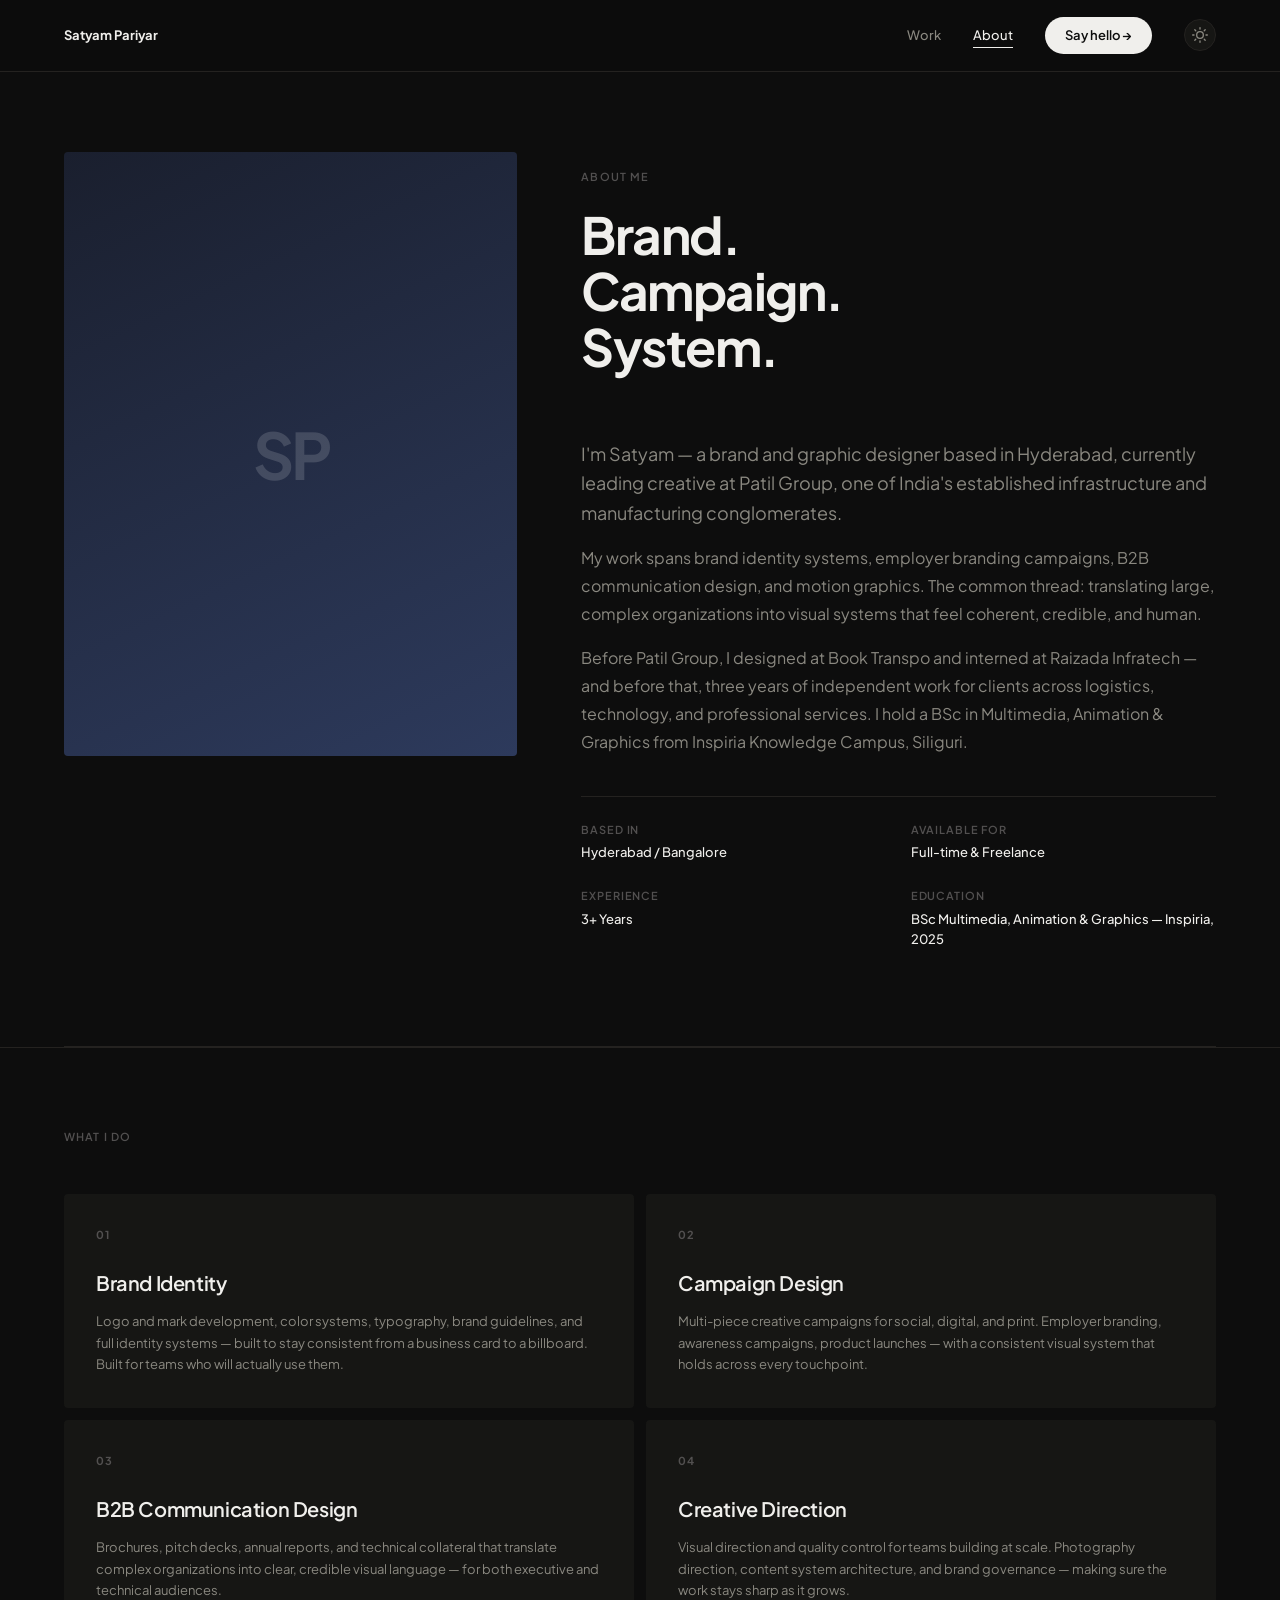
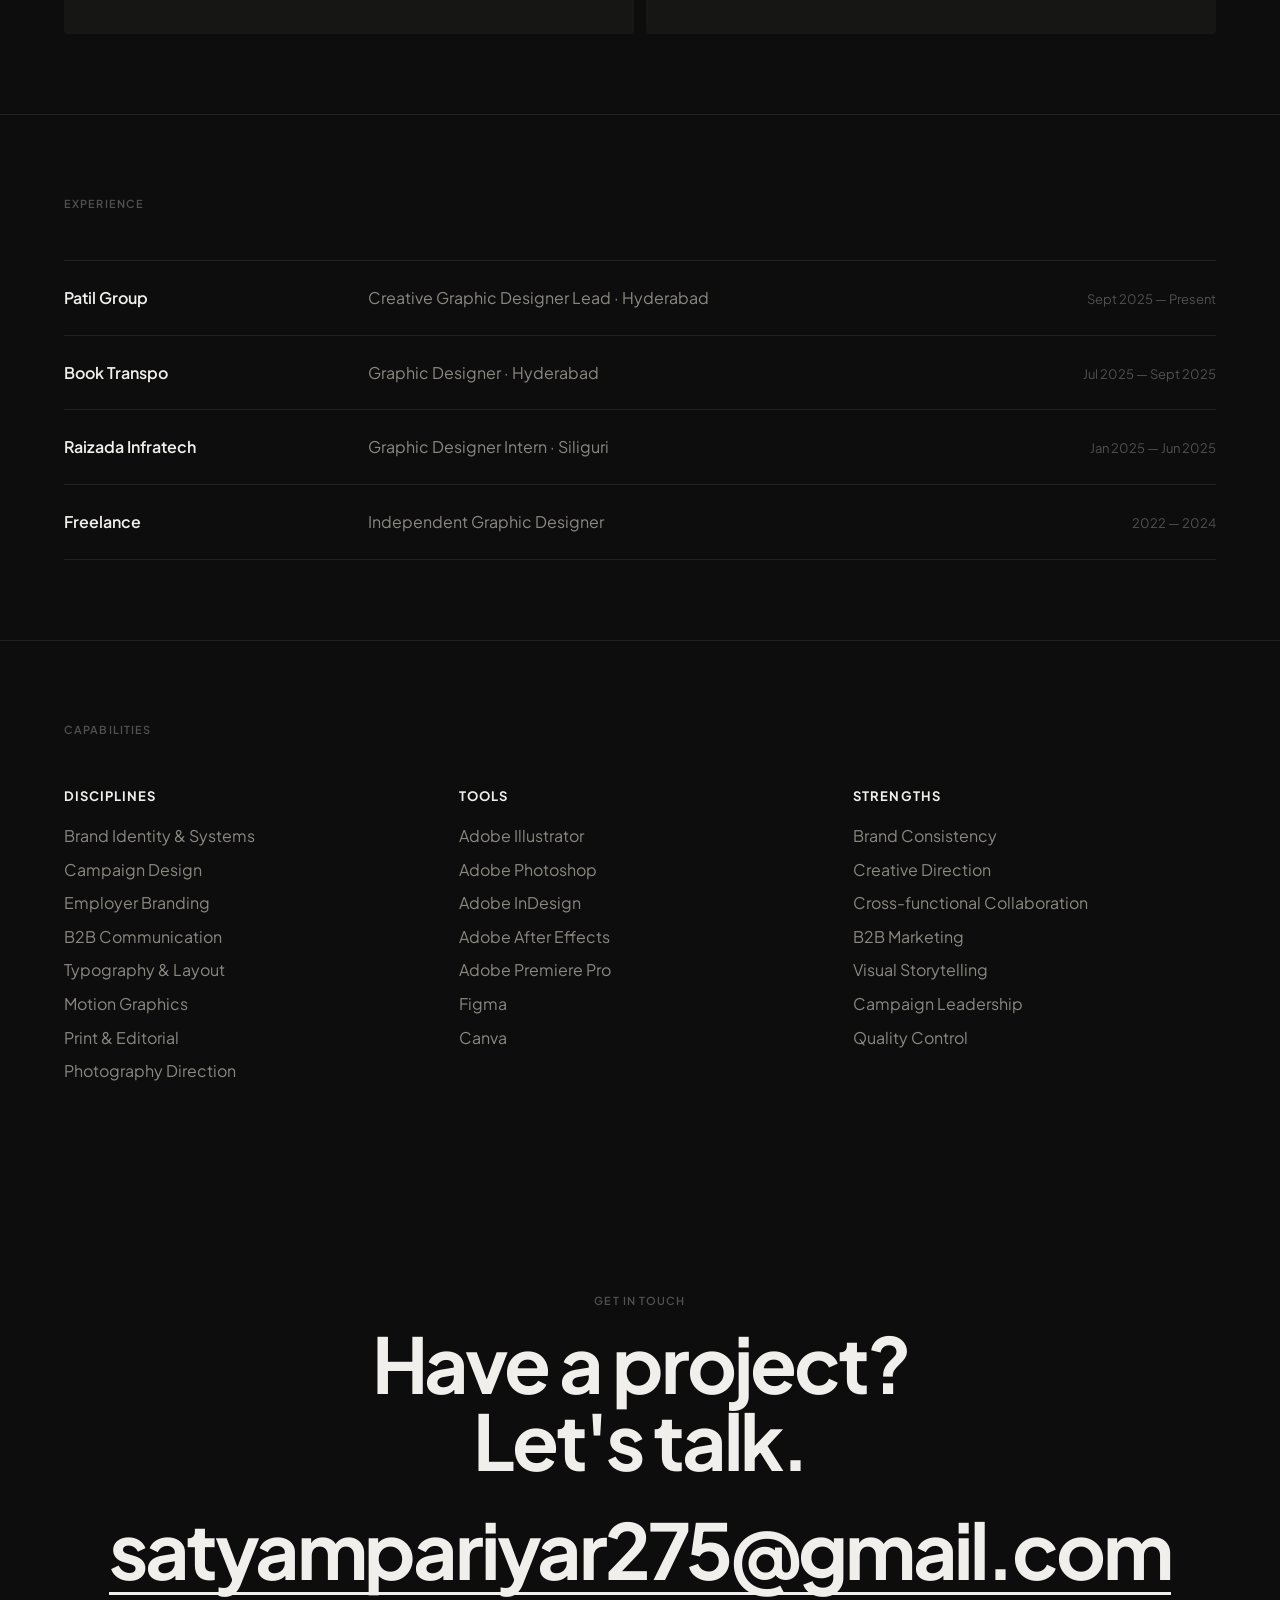
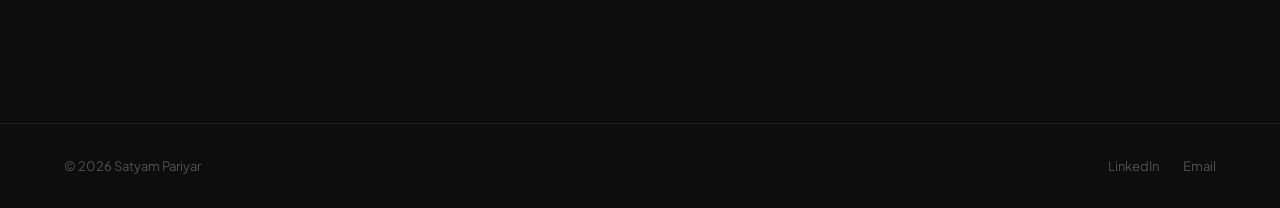
==== about.html @ 32594f68 "Initial commit — Satyam Pariyar portfolio site Complete portfolio with real content: brand identity," ====
<!DOCTYPE html>
<html lang="en" data-theme="dark">
<head>
  <meta charset="UTF-8">
  <meta name="viewport" content="width=device-width, initial-scale=1.0">
  <title>About — Satyam Pariyar</title>
  <meta name="description" content="Satyam Pariyar is a brand and graphic designer based in Hyderabad, currently leading creative at Patil Group. Specializing in brand identity, campaign design, and B2B communication.">

  <link rel="icon" type="image/svg+xml" href="data:image/svg+xml,<svg xmlns='http://www.w3.org/2000/svg' viewBox='0 0 32 32'><rect width='32' height='32' rx='4' fill='%230D0D0D'/><text x='50%25' y='55%25' text-anchor='middle' dominant-baseline='middle' font-family='system-ui' font-weight='700' font-size='14' fill='%23F5F4F0'>SP</text></svg>">

  <link rel="preconnect" href="https://fonts.googleapis.com">
  <link rel="preconnect" href="https://fonts.gstatic.com" crossorigin>
  <link href="https://fonts.googleapis.com/css2?family=Plus+Jakarta+Sans:ital,wght@0,300;0,400;0,500;0,600;0,700;1,400&display=swap" rel="stylesheet">

  <link rel="stylesheet" href="assets/css/main.css">

  <style>
    /* Experience timeline */
    .experience-section {
      padding-block: var(--sp-20);
      border-top: 1px solid var(--border);
    }

    .exp-list {
      margin-top: var(--sp-12);
      display: flex;
      flex-direction: column;
      gap: 0;
    }

    .exp-item {
      display: grid;
      grid-template-columns: 1fr 2fr 1fr;
      gap: var(--sp-8);
      align-items: baseline;
      padding-block: var(--sp-6);
      border-bottom: 1px solid var(--border);
    }

    .exp-item:first-child {
      border-top: 1px solid var(--border);
    }

    .exp-item__company {
      font-size: var(--text-base);
      font-weight: 600;
      color: var(--text-primary);
    }

    .exp-item__role {
      font-size: var(--text-base);
      color: var(--text-secondary);
    }

    .exp-item__years {
      font-size: var(--text-sm);
      color: var(--text-tertiary);
      text-align: right;
    }

    @media (max-width: 768px) {
      .exp-item {
        grid-template-columns: 1fr 1fr;
        grid-template-rows: auto auto;
        gap: var(--sp-1) var(--sp-4);
      }

      .exp-item__role {
        grid-column: 1 / -1;
        font-size: var(--text-sm);
      }

      .exp-item__years {
        text-align: right;
      }
    }

    /* Services */
    .services-section {
      padding-block: var(--sp-20);
      border-top: 1px solid var(--border);
    }

    .services-grid {
      display: grid;
      grid-template-columns: repeat(2, 1fr);
      gap: var(--sp-3);
      margin-top: var(--sp-12);
    }

    .service-card {
      background: var(--bg-card);
      border-radius: 4px;
      padding: var(--sp-8);
    }

    .service-card__num {
      font-size: var(--text-xs);
      font-weight: 700;
      color: var(--text-tertiary);
      letter-spacing: 0.08em;
      margin-bottom: var(--sp-6);
    }

    .service-card__title {
      font-size: var(--text-xl);
      font-weight: 600;
      letter-spacing: -0.02em;
      margin-bottom: var(--sp-3);
    }

    .service-card__desc {
      font-size: var(--text-sm);
      color: var(--text-secondary);
      line-height: 1.65;
    }

    @media (max-width: 640px) {
      .services-grid {
        grid-template-columns: 1fr;
      }
    }
  </style>
</head>
<body>

  <!-- =========================================================
       NAVIGATION
  ========================================================== -->
  <nav class="nav is-scrolled" id="nav">
    <div class="nav__inner">
      <a href="index.html" class="nav__logo">Satyam Pariyar</a>
      <div class="nav__links">
        <a href="work.html" class="nav__link">Work</a>
        <a href="about.html" class="nav__link is-active">About</a>
        <a href="mailto:satyampariyar275@gmail.com" class="nav__cta">Say hello →</a>
        <button class="theme-toggle" id="themeToggle" aria-label="Toggle theme">
          <span class="theme-toggle__icon">
            <svg class="icon-sun" width="16" height="16" viewBox="0 0 24 24" fill="none" stroke="currentColor" stroke-width="2" stroke-linecap="round" stroke-linejoin="round"><circle cx="12" cy="12" r="5"/><line x1="12" y1="1" x2="12" y2="3"/><line x1="12" y1="21" x2="12" y2="23"/><line x1="4.22" y1="4.22" x2="5.64" y2="5.64"/><line x1="18.36" y1="18.36" x2="19.78" y2="19.78"/><line x1="1" y1="12" x2="3" y2="12"/><line x1="21" y1="12" x2="23" y2="12"/><line x1="4.22" y1="19.78" x2="5.64" y2="18.36"/><line x1="18.36" y1="5.64" x2="19.78" y2="4.22"/></svg>
            <svg class="icon-moon" width="16" height="16" viewBox="0 0 24 24" fill="none" stroke="currentColor" stroke-width="2" stroke-linecap="round" stroke-linejoin="round"><path d="M21 12.79A9 9 0 1 1 11.21 3 7 7 0 0 0 21 12.79z"/></svg>
          </span>
        </button>
      </div>
    </div>
  </nav>


  <!-- =========================================================
       ABOUT HERO
  ========================================================== -->
  <section class="about-hero container">
    <div class="about-hero__inner">

      <!-- Portrait -->
      <div data-animate>
        <div class="about-portrait">
          <div class="about-portrait__placeholder">
            <span>SP</span>
          </div>
          <!-- When you have a photo, replace the placeholder div above with:
               <img src="assets/img/portrait.jpg" alt="Satyam Pariyar" class="about-portrait__img"> -->
        </div>
      </div>

      <!-- Info -->
      <div class="about-info">
        <div>
          <p class="t-label" style="margin-bottom: var(--sp-5)" data-animate>About me</p>
          <h1 class="about-info__heading" data-animate data-delay="1">
            Brand.<br>Campaign.<br>System.
          </h1>
        </div>

        <div data-animate data-delay="2">
          <p class="t-lead about-info__text">
            I'm Satyam — a brand and graphic designer based in Hyderabad, currently leading creative at Patil Group, one of India's established infrastructure and manufacturing conglomerates.
          </p>
          <p class="t-body about-info__text">
            My work spans brand identity systems, employer branding campaigns, B2B communication design, and motion graphics. The common thread: translating large, complex organizations into visual systems that feel coherent, credible, and human.
          </p>
          <p class="t-body about-info__text">
            Before Patil Group, I designed at Book Transpo and interned at Raizada Infratech — and before that, three years of independent work for clients across logistics, technology, and professional services. I hold a BSc in Multimedia, Animation & Graphics from Inspiria Knowledge Campus, Siliguri.
          </p>
        </div>

        <div class="about-meta" data-animate data-delay="3">
          <div class="about-meta__item">
            <p class="about-meta__label">Based in</p>
            <p class="about-meta__value">Hyderabad / Bangalore</p>
          </div>
          <div class="about-meta__item">
            <p class="about-meta__label">Available for</p>
            <p class="about-meta__value">Full-time &amp; Freelance</p>
          </div>
          <div class="about-meta__item">
            <p class="about-meta__label">Experience</p>
            <p class="about-meta__value">3+ Years</p>
          </div>
          <div class="about-meta__item">
            <p class="about-meta__label">Education</p>
            <p class="about-meta__value">BSc Multimedia, Animation &amp; Graphics — Inspiria, 2025</p>
          </div>
        </div>
      </div>

    </div>
  </section>


  <div class="divider"></div>


  <!-- =========================================================
       SERVICES
  ========================================================== -->
  <section class="services-section container">
    <p class="t-label" data-animate>What I do</p>

    <div class="services-grid">

      <div class="service-card" data-animate data-delay="1">
        <p class="service-card__num">01</p>
        <h3 class="service-card__title">Brand Identity</h3>
        <p class="service-card__desc">
          Logo and mark development, color systems, typography, brand guidelines, and full identity systems — built to stay consistent from a business card to a billboard. Built for teams who will actually use them.
        </p>
      </div>

      <div class="service-card" data-animate data-delay="2">
        <p class="service-card__num">02</p>
        <h3 class="service-card__title">Campaign Design</h3>
        <p class="service-card__desc">
          Multi-piece creative campaigns for social, digital, and print. Employer branding, awareness campaigns, product launches — with a consistent visual system that holds across every touchpoint.
        </p>
      </div>

      <div class="service-card" data-animate data-delay="3">
        <p class="service-card__num">03</p>
        <h3 class="service-card__title">B2B Communication Design</h3>
        <p class="service-card__desc">
          Brochures, pitch decks, annual reports, and technical collateral that translate complex organizations into clear, credible visual language — for both executive and technical audiences.
        </p>
      </div>

      <div class="service-card" data-animate data-delay="4">
        <p class="service-card__num">04</p>
        <h3 class="service-card__title">Creative Direction</h3>
        <p class="service-card__desc">
          Visual direction and quality control for teams building at scale. Photography direction, content system architecture, and brand governance — making sure the work stays sharp as it grows.
        </p>
      </div>

    </div>
  </section>


  <!-- =========================================================
       EXPERIENCE
  ========================================================== -->
  <section class="experience-section container">
    <p class="t-label" data-animate>Experience</p>

    <div class="exp-list">

      <div class="exp-item" data-animate data-delay="1">
        <span class="exp-item__company">Patil Group</span>
        <span class="exp-item__role">Creative Graphic Designer Lead · Hyderabad</span>
        <span class="exp-item__years">Sept 2025 — Present</span>
      </div>

      <div class="exp-item" data-animate data-delay="2">
        <span class="exp-item__company">Book Transpo</span>
        <span class="exp-item__role">Graphic Designer · Hyderabad</span>
        <span class="exp-item__years">Jul 2025 — Sept 2025</span>
      </div>

      <div class="exp-item" data-animate data-delay="3">
        <span class="exp-item__company">Raizada Infratech</span>
        <span class="exp-item__role">Graphic Designer Intern · Siliguri</span>
        <span class="exp-item__years">Jan 2025 — Jun 2025</span>
      </div>

      <div class="exp-item" data-animate data-delay="4">
        <span class="exp-item__company">Freelance</span>
        <span class="exp-item__role">Independent Graphic Designer</span>
        <span class="exp-item__years">2022 — 2024</span>
      </div>

    </div>
  </section>


  <!-- =========================================================
       SKILLS
  ========================================================== -->
  <section class="skills-section container">
    <p class="t-label" data-animate>Capabilities</p>

    <div class="skills-grid">

      <div data-animate data-delay="1">
        <h3 class="skill-group__heading">Disciplines</h3>
        <ul class="skill-group__list">
          <li class="skill-group__item">Brand Identity &amp; Systems</li>
          <li class="skill-group__item">Campaign Design</li>
          <li class="skill-group__item">Employer Branding</li>
          <li class="skill-group__item">B2B Communication</li>
          <li class="skill-group__item">Typography &amp; Layout</li>
          <li class="skill-group__item">Motion Graphics</li>
          <li class="skill-group__item">Print &amp; Editorial</li>
          <li class="skill-group__item">Photography Direction</li>
        </ul>
      </div>

      <div data-animate data-delay="2">
        <h3 class="skill-group__heading">Tools</h3>
        <ul class="skill-group__list">
          <li class="skill-group__item">Adobe Illustrator</li>
          <li class="skill-group__item">Adobe Photoshop</li>
          <li class="skill-group__item">Adobe InDesign</li>
          <li class="skill-group__item">Adobe After Effects</li>
          <li class="skill-group__item">Adobe Premiere Pro</li>
          <li class="skill-group__item">Figma</li>
          <li class="skill-group__item">Canva</li>
        </ul>
      </div>

      <div data-animate data-delay="3">
        <h3 class="skill-group__heading">Strengths</h3>
        <ul class="skill-group__list">
          <li class="skill-group__item">Brand Consistency</li>
          <li class="skill-group__item">Creative Direction</li>
          <li class="skill-group__item">Cross-functional Collaboration</li>
          <li class="skill-group__item">B2B Marketing</li>
          <li class="skill-group__item">Visual Storytelling</li>
          <li class="skill-group__item">Campaign Leadership</li>
          <li class="skill-group__item">Quality Control</li>
        </ul>
      </div>

    </div>
  </section>


  <!-- =========================================================
       CTA
  ========================================================== -->
  <section class="cta-section container">
    <p class="t-label cta-section__eyebrow" data-animate>Get in touch</p>
    <p class="cta-section__heading" data-animate data-delay="1">
      Have a project?<br>Let's talk.
    </p>
    <a
      href="mailto:satyampariyar275@gmail.com"
      class="cta-section__email"
      data-animate
      data-delay="2"
    >
      satyampariyar275@gmail.com
    </a>
  </section>


  <!-- =========================================================
       FOOTER
  ========================================================== -->
  <footer class="footer container">
    <div class="footer__inner">
      <span class="footer__left">© 2026 Satyam Pariyar</span>
      <nav class="footer__links">
        <a href="https://linkedin.com/in/satyam-pariyar-77336b21a" class="footer__link" target="_blank" rel="noopener">LinkedIn</a>
        <a href="mailto:satyampariyar275@gmail.com" class="footer__link">Email</a>
      </nav>
    </div>
  </footer>


  <script src="assets/js/main.js"></script>
</body>
</html>
---- assets/css/main.css ----
/* ============================================================
   DESIGN TOKENS
   ============================================================ */

:root {
  /* Color — Light mode (default) */
  --bg:            #F5F4F0;
  --bg-card:       #EDECE8;
  --bg-card-hover: #E6E4DF;
  --text-primary:  #0D0D0D;
  --text-secondary:#5A5A5A;
  --text-tertiary: #9C9C9C;
  --border:        #DEDAD4;
  --white:         #FFFFFF;

  /* Typography */
  --font: 'Plus Jakarta Sans', system-ui, -apple-system, sans-serif;

  /* Scale */
  --text-xs:   0.6875rem;   /* 11px */
  --text-sm:   0.8125rem;   /* 13px */
  --text-base: 1rem;        /* 16px */
  --text-lg:   1.125rem;    /* 18px */
  --text-xl:   1.25rem;     /* 20px */
  --text-2xl:  clamp(1.375rem, 2vw,  1.75rem);
  --text-3xl:  clamp(1.75rem,  3vw,  2.5rem);
  --text-4xl:  clamp(2.25rem,  4vw,  3.5rem);
  --text-hero: clamp(3.5rem,   8vw,  7.5rem);

  /* Spacing (8-pt grid) */
  --sp-1:  0.25rem;
  --sp-2:  0.5rem;
  --sp-3:  0.75rem;
  --sp-4:  1rem;
  --sp-5:  1.25rem;
  --sp-6:  1.5rem;
  --sp-8:  2rem;
  --sp-10: 2.5rem;
  --sp-12: 3rem;
  --sp-16: 4rem;
  --sp-20: 5rem;
  --sp-24: 6rem;
  --sp-32: 8rem;

  /* Layout */
  --max-w:    1360px;
  --nav-h:    72px;
  --gutter:   clamp(1.5rem, 5vw, 5rem);

  /* Motion */
  --ease-out:   cubic-bezier(0.16, 1, 0.3, 1);
  --ease-in:    cubic-bezier(0.7, 0, 0.84, 0);
  --ease-inout: cubic-bezier(0.37, 0, 0.63, 1);
  --dur-fast:   160ms;
  --dur-base:   320ms;
  --dur-slow:   600ms;
  --dur-enter:  800ms;
}

/* Dark mode */
[data-theme="dark"] {
  --bg:            #0D0D0D;
  --bg-card:       #161614;
  --bg-card-hover: #1F1E1B;
  --text-primary:  #F0EFEC;
  --text-secondary:#8A8880;
  --text-tertiary: #525050;
  --border:        #242220;
  --white:         #FFFFFF;
}

/* ============================================================
   RESET
   ============================================================ */

*, *::before, *::after {
  box-sizing: border-box;
  margin: 0;
  padding: 0;
}

html {
  scroll-behavior: smooth;
  -webkit-text-size-adjust: 100%;
}

body {
  font-family: var(--font);
  font-size: var(--text-base);
  line-height: 1.6;
  background-color: var(--bg);
  color: var(--text-primary);
  -webkit-font-smoothing: antialiased;
  -moz-osx-font-smoothing: grayscale;
  overflow-x: hidden;
}

img, video {
  display: block;
  max-width: 100%;
}

a {
  color: inherit;
  text-decoration: none;
}

button {
  font-family: inherit;
  cursor: pointer;
  border: none;
  background: none;
}

ul, ol {
  list-style: none;
}

/* ============================================================
   TYPOGRAPHY
   ============================================================ */

.t-label {
  font-size: var(--text-xs);
  font-weight: 600;
  letter-spacing: 0.1em;
  text-transform: uppercase;
  color: var(--text-tertiary);
}

.t-sm {
  font-size: var(--text-sm);
  color: var(--text-secondary);
}

.t-body {
  font-size: var(--text-base);
  line-height: 1.75;
  color: var(--text-secondary);
}

.t-lead {
  font-size: var(--text-lg);
  line-height: 1.65;
  color: var(--text-secondary);
}

.t-xl {
  font-size: var(--text-xl);
  font-weight: 500;
  line-height: 1.4;
}

.t-2xl {
  font-size: var(--text-2xl);
  font-weight: 600;
  line-height: 1.25;
  letter-spacing: -0.02em;
}

.t-3xl {
  font-size: var(--text-3xl);
  font-weight: 600;
  line-height: 1.15;
  letter-spacing: -0.025em;
}

.t-4xl {
  font-size: var(--text-4xl);
  font-weight: 700;
  line-height: 1.1;
  letter-spacing: -0.03em;
}

.t-hero {
  font-size: var(--text-hero);
  font-weight: 700;
  line-height: 0.92;
  letter-spacing: -0.04em;
}

/* ============================================================
   LAYOUT UTILITIES
   ============================================================ */

.container {
  width: 100%;
  max-width: var(--max-w);
  margin-inline: auto;
  padding-inline: var(--gutter);
}

.section {
  padding-block: var(--sp-24);
}

.section--lg {
  padding-block: var(--sp-32);
}

.divider {
  height: 1px;
  background-color: var(--border);
  margin-inline: var(--gutter);
}

/* ============================================================
   NAVIGATION
   ============================================================ */

.nav {
  position: fixed;
  top: 0;
  left: 0;
  right: 0;
  z-index: 100;
  height: var(--nav-h);
  display: flex;
  align-items: center;
  transition: background-color var(--dur-base) var(--ease-out),
              border-color var(--dur-base) var(--ease-out),
              backdrop-filter var(--dur-base) var(--ease-out);
  border-bottom: 1px solid transparent;
}

.nav.is-scrolled {
  background-color: rgba(245, 244, 240, 0.88);
  backdrop-filter: blur(16px) saturate(1.4);
  -webkit-backdrop-filter: blur(16px) saturate(1.4);
  border-color: var(--border);
}

[data-theme="dark"] .nav.is-scrolled {
  background-color: rgba(13, 13, 13, 0.90);
}

.nav__inner {
  width: 100%;
  max-width: var(--max-w);
  margin-inline: auto;
  padding-inline: var(--gutter);
  display: flex;
  align-items: center;
  justify-content: space-between;
}

.nav__logo {
  font-size: var(--text-sm);
  font-weight: 700;
  letter-spacing: -0.01em;
  transition: opacity var(--dur-fast);
}

.nav__logo:hover {
  opacity: 0.6;
}

.nav__links {
  display: flex;
  align-items: center;
  gap: var(--sp-8);
}

.nav__link {
  font-size: var(--text-sm);
  font-weight: 500;
  color: var(--text-secondary);
  transition: color var(--dur-fast);
  position: relative;
}

.nav__link::after {
  content: '';
  position: absolute;
  bottom: -2px;
  left: 0;
  width: 0;
  height: 1px;
  background: var(--text-primary);
  transition: width var(--dur-base) var(--ease-out);
}

.nav__link:hover {
  color: var(--text-primary);
}

.nav__link:hover::after,
.nav__link.is-active::after {
  width: 100%;
}

.nav__link.is-active {
  color: var(--text-primary);
}

.nav__cta {
  font-size: var(--text-sm);
  font-weight: 600;
  color: var(--text-primary);
  background: var(--text-primary);
  color: var(--bg);
  padding: var(--sp-2) var(--sp-5);
  border-radius: 100px;
  transition: opacity var(--dur-fast), transform var(--dur-fast);
  white-space: nowrap;
}

.nav__cta:hover {
  opacity: 0.8;
  transform: translateY(-1px);
}

/* Theme toggle */
.theme-toggle {
  display: flex;
  align-items: center;
  justify-content: center;
  width: 32px;
  height: 32px;
  border-radius: 50%;
  border: 1px solid var(--border);
  color: var(--text-secondary);
  background: var(--bg-card);
  cursor: pointer;
  transition: color var(--dur-fast), background var(--dur-fast), border-color var(--dur-fast);
  flex-shrink: 0;
}

.theme-toggle:hover {
  color: var(--text-primary);
  background: var(--bg-card-hover);
}

.theme-toggle__icon {
  position: relative;
  width: 16px;
  height: 16px;
}

.icon-sun, .icon-moon {
  position: absolute;
  inset: 0;
  transition: opacity var(--dur-fast), transform var(--dur-base) var(--ease-out);
}

/* Light mode: show moon (click to go dark) */
.icon-sun  { opacity: 0; transform: rotate(-90deg) scale(0.7); }
.icon-moon { opacity: 1; transform: rotate(0deg) scale(1); }

/* Dark mode: show sun (click to go light) */
[data-theme="dark"] .icon-sun  { opacity: 1; transform: rotate(0deg) scale(1); }
[data-theme="dark"] .icon-moon { opacity: 0; transform: rotate(90deg) scale(0.7); }

/* ============================================================
   HERO
   ============================================================ */

.hero {
  min-height: 100svh;
  display: flex;
  flex-direction: column;
  justify-content: flex-end;
  padding-top: var(--nav-h);
  padding-bottom: var(--sp-20);
}

.hero__meta {
  display: flex;
  align-items: center;
  gap: var(--sp-4);
  margin-bottom: var(--sp-8);
}

.hero__status {
  display: flex;
  align-items: center;
  gap: var(--sp-2);
  font-size: var(--text-xs);
  font-weight: 600;
  color: var(--text-secondary);
  letter-spacing: 0.04em;
}

.hero__status-dot {
  width: 6px;
  height: 6px;
  border-radius: 50%;
  background: #22c55e;
  box-shadow: 0 0 0 2px rgba(34, 197, 94, 0.25);
  animation: pulse-dot 2s ease-in-out infinite;
}

@keyframes pulse-dot {
  0%, 100% { box-shadow: 0 0 0 2px rgba(34, 197, 94, 0.25); }
  50%       { box-shadow: 0 0 0 5px rgba(34, 197, 94, 0.1); }
}

.hero__location {
  font-size: var(--text-xs);
  color: var(--text-tertiary);
  letter-spacing: 0.04em;
}

.hero__heading {
  margin-bottom: var(--sp-8);
  overflow: hidden;
}

.hero__bottom {
  display: flex;
  align-items: flex-end;
  justify-content: space-between;
  gap: var(--sp-8);
  flex-wrap: wrap;
}

.hero__tagline {
  max-width: 44ch;
  font-size: var(--text-xl);
  font-weight: 400;
  line-height: 1.5;
  color: var(--text-secondary);
}

.hero__tagline em {
  font-style: italic;
  color: var(--text-primary);
}

.hero__scroll {
  display: flex;
  flex-direction: column;
  align-items: center;
  gap: var(--sp-2);
  opacity: 0.5;
}

.hero__scroll-line {
  width: 1px;
  height: 48px;
  background: var(--text-primary);
  animation: scroll-line 1.8s ease-in-out infinite;
  transform-origin: top;
}

@keyframes scroll-line {
  0%   { transform: scaleY(0); opacity: 0; }
  30%  { transform: scaleY(1); opacity: 1; }
  70%  { transform: scaleY(1); opacity: 1; }
  100% { transform: scaleY(0) translateY(100%); opacity: 0; }
}

.hero__scroll span {
  font-size: var(--text-xs);
  letter-spacing: 0.1em;
  text-transform: uppercase;
  writing-mode: vertical-rl;
}

/* ============================================================
   MARQUEE
   ============================================================ */

.marquee {
  overflow: hidden;
  border-top: 1px solid var(--border);
  border-bottom: 1px solid var(--border);
  padding-block: var(--sp-4);
}

.marquee__track {
  display: flex;
  width: max-content;
  animation: marquee-scroll 28s linear infinite;
  gap: 0;
}

.marquee:hover .marquee__track {
  animation-play-state: paused;
}

@keyframes marquee-scroll {
  from { transform: translateX(0); }
  to   { transform: translateX(-50%); }
}

.marquee__item {
  display: flex;
  align-items: center;
  gap: var(--sp-6);
  padding-right: var(--sp-6);
  font-size: var(--text-sm);
  font-weight: 500;
  color: var(--text-tertiary);
  white-space: nowrap;
}

.marquee__sep {
  width: 4px;
  height: 4px;
  border-radius: 50%;
  background: var(--border);
  flex-shrink: 0;
}

/* ============================================================
   FEATURED WORK (Homepage)
   ============================================================ */

.featured {
  padding-block: var(--sp-24);
}

.section-header {
  display: flex;
  align-items: baseline;
  justify-content: space-between;
  gap: var(--sp-8);
  margin-bottom: var(--sp-12);
}

.section-header__count {
  font-size: var(--text-xs);
  font-weight: 600;
  color: var(--text-tertiary);
  letter-spacing: 0.1em;
}

.link-arrow {
  display: inline-flex;
  align-items: center;
  gap: var(--sp-2);
  font-size: var(--text-sm);
  font-weight: 600;
  color: var(--text-primary);
  transition: gap var(--dur-base) var(--ease-out);
}

.link-arrow:hover {
  gap: var(--sp-3);
}

.link-arrow svg {
  transition: transform var(--dur-base) var(--ease-out);
}

.link-arrow:hover svg {
  transform: translate(2px, -2px);
}

/* Featured grid */
.featured-grid {
  display: grid;
  grid-template-columns: 1fr 1fr;
  grid-template-rows: auto auto;
  gap: var(--sp-3);
}

.featured-grid .project-card:first-child {
  grid-column: 1 / -1;
}

/* ============================================================
   PROJECT CARD
   ============================================================ */

.project-card {
  display: block;
  position: relative;
  cursor: pointer;
  transition: opacity var(--dur-base);
}

.project-card:hover .card__img {
  transform: scale(1.025);
}

.project-card:hover .card__overlay {
  opacity: 1;
}

.project-card:hover .card__arrow {
  transform: translate(2px, -2px);
  opacity: 1;
}

.card__img-wrap {
  overflow: hidden;
  border-radius: 4px;
  margin-bottom: var(--sp-4);
  position: relative;
}

.card__img-wrap--tall {
  aspect-ratio: 16 / 9;
}

.card__img-wrap--square {
  aspect-ratio: 4 / 3;
}

.card__img {
  width: 100%;
  height: 100%;
  object-fit: cover;
  transition: transform var(--dur-slow) var(--ease-out);
}

/* Gradient placeholders — legacy names kept, real projects added */
.card__img--meridian    { background: linear-gradient(135deg, #0e1628 0%, #1b3060 55%, #0a1f4e 100%); }
.card__img--pulse       { background: linear-gradient(135deg, #0d2218 0%, #1a4d36 55%, #0f3326 100%); }
.card__img--atlas       { background: linear-gradient(135deg, #1a0d38 0%, #3d1f7a 55%, #240f52 100%); }
.card__img--forma       { background: linear-gradient(135deg, #2a1209 0%, #6b2f18 55%, #3d1a0a 100%); }
.card__img--cascade     { background: linear-gradient(135deg, #091420 0%, #122d54 55%, #071828 100%); }
.card__img--helio       { background: linear-gradient(135deg, #221508 0%, #7a4a10 55%, #3d2508 100%); }

/* Real project gradients */
.card__img--arujiva     { background: linear-gradient(145deg, #062428 0%, #0a4a52 45%, #0d6570 75%, #0a3d42 100%); }
.card__img--meettheteam { background: linear-gradient(145deg, #1a0505 0%, #3d0e0e 40%, #5c1a1a 70%, #2a0808 100%); }
.card__img--healthday   { background: linear-gradient(145deg, #051a3d 0%, #0a3374 45%, #0c6e6e 80%, #063535 100%); }
.card__img--precast     { background: linear-gradient(145deg, #111210 0%, #252723 45%, #1e201c 70%, #0e0f0d 100%); }
.card__img--digital     { background: linear-gradient(145deg, #1f1200 0%, #4a2d00 40%, #6b4200 70%, #2e1900 100%); }

/* Subtle grain overlay on all cards */
.card__img::after,
.card__img-wrap::after {
  content: '';
  position: absolute;
  inset: 0;
  background-image: url("data:image/svg+xml,%3Csvg viewBox='0 0 256 256' xmlns='http://www.w3.org/2000/svg'%3E%3Cfilter id='noise'%3E%3CfeTurbulence type='fractalNoise' baseFrequency='0.9' numOctaves='4' stitchTiles='stitch'/%3E%3C/filter%3E%3Crect width='100%25' height='100%25' filter='url(%23noise)' opacity='0.04'/%3E%3C/svg%3E");
  pointer-events: none;
}

/* Decorative inner glow / gradient on each card */
.card__img--meridian::before,
.card__img--pulse::before,
.card__img--atlas::before,
.card__img--forma::before,
.card__img--cascade::before,
.card__img--helio::before,
.card__img--arujiva::before,
.card__img--meettheteam::before,
.card__img--healthday::before,
.card__img--precast::before,
.card__img--digital::before {
  content: '';
  position: absolute;
  inset: 0;
  pointer-events: none;
  z-index: 1;
}

.card__img--meridian::before    { background: radial-gradient(ellipse at 70% 25%, rgba(90, 130, 220, 0.18) 0%, transparent 60%); }
.card__img--pulse::before       { background: radial-gradient(ellipse at 30% 70%, rgba(50, 180, 100, 0.15) 0%, transparent 60%); }
.card__img--atlas::before       { background: radial-gradient(ellipse at 60% 20%, rgba(140, 80, 220, 0.18) 0%, transparent 60%); }
.card__img--forma::before       { background: radial-gradient(ellipse at 40% 60%, rgba(200, 100, 60, 0.15) 0%, transparent 60%); }
.card__img--cascade::before     { background: radial-gradient(ellipse at 75% 30%, rgba(60, 120, 220, 0.16) 0%, transparent 60%); }
.card__img--helio::before       { background: radial-gradient(ellipse at 50% 40%, rgba(220, 150, 40, 0.18) 0%, transparent 60%); }
.card__img--arujiva::before     { background: radial-gradient(ellipse at 65% 30%, rgba(20, 174, 199, 0.22) 0%, transparent 60%); }
.card__img--meettheteam::before { background: radial-gradient(ellipse at 35% 65%, rgba(180, 40, 40, 0.18) 0%, transparent 55%); }
.card__img--healthday::before   { background: radial-gradient(ellipse at 60% 25%, rgba(20, 100, 200, 0.20) 0%, transparent 55%); }
.card__img--precast::before     { background: radial-gradient(ellipse at 70% 40%, rgba(140, 150, 130, 0.12) 0%, transparent 60%); }
.card__img--digital::before     { background: radial-gradient(ellipse at 40% 55%, rgba(200, 140, 20, 0.18) 0%, transparent 60%); }

.card__overlay {
  position: absolute;
  inset: 0;
  background: rgba(13, 13, 13, 0.35);
  opacity: 0;
  transition: opacity var(--dur-base) var(--ease-out);
  display: flex;
  align-items: center;
  justify-content: center;
}

.card__view-btn {
  font-size: var(--text-sm);
  font-weight: 600;
  color: var(--white);
  border: 1px solid rgba(255, 255, 255, 0.5);
  padding: var(--sp-3) var(--sp-6);
  border-radius: 100px;
  letter-spacing: 0.02em;
  backdrop-filter: blur(8px);
  transform: translateY(8px);
  transition: transform var(--dur-base) var(--ease-out);
}

.project-card:hover .card__view-btn {
  transform: translateY(0);
}

/* Category pill on image */
.card__pill {
  position: absolute;
  top: var(--sp-4);
  left: var(--sp-4);
  z-index: 2;
  font-size: var(--text-xs);
  font-weight: 600;
  letter-spacing: 0.05em;
  color: rgba(255, 255, 255, 0.75);
  background: rgba(255, 255, 255, 0.1);
  backdrop-filter: blur(8px);
  padding: var(--sp-1) var(--sp-3);
  border-radius: 100px;
  border: 1px solid rgba(255, 255, 255, 0.15);
}

/* Card meta */
.card__meta {
  display: flex;
  align-items: baseline;
  justify-content: space-between;
  gap: var(--sp-4);
}

.card__title {
  font-size: var(--text-xl);
  font-weight: 600;
  letter-spacing: -0.02em;
  line-height: 1.2;
}

.card__title--lg {
  font-size: var(--text-2xl);
}

.card__year {
  font-size: var(--text-sm);
  color: var(--text-tertiary);
  flex-shrink: 0;
}

.card__arrow {
  opacity: 0.3;
  transition: transform var(--dur-base) var(--ease-out), opacity var(--dur-base);
  flex-shrink: 0;
}

/* ============================================================
   ABOUT TEASER (Homepage)
   ============================================================ */

.about-teaser {
  padding-block: var(--sp-24);
}

.about-teaser__inner {
  display: grid;
  grid-template-columns: 1fr 2fr;
  gap: var(--sp-16);
  align-items: start;
}

.about-teaser__label {
  padding-top: var(--sp-1);
}

.about-teaser__content {
  display: flex;
  flex-direction: column;
  gap: var(--sp-8);
}

.about-teaser__text {
  font-size: var(--text-2xl);
  font-weight: 500;
  line-height: 1.35;
  letter-spacing: -0.025em;
  color: var(--text-primary);
  max-width: 36ch;
}

.about-teaser__text em {
  font-style: normal;
  color: var(--text-tertiary);
}

/* ============================================================
   CONTACT / FOOTER CTA
   ============================================================ */

.cta-section {
  padding-block: var(--sp-32);
  text-align: center;
}

.cta-section__eyebrow {
  margin-bottom: var(--sp-4);
}

.cta-section__heading {
  font-size: clamp(2.5rem, 6vw, 5.5rem);
  font-weight: 700;
  letter-spacing: -0.04em;
  line-height: 1.0;
  margin-bottom: var(--sp-8);
}

.cta-section__email {
  font-size: clamp(2.5rem, 6vw, 5.5rem);
  font-weight: 700;
  letter-spacing: -0.04em;
  line-height: 1.0;
  color: var(--text-primary);
  display: inline-block;
  border-bottom: 3px solid var(--text-primary);
  padding-bottom: var(--sp-1);
  transition: opacity var(--dur-fast), transform var(--dur-base) var(--ease-out);
}

.cta-section__email:hover {
  opacity: 0.6;
  transform: translateY(-2px);
}

/* ============================================================
   FOOTER
   ============================================================ */

.footer {
  border-top: 1px solid var(--border);
  padding-block: var(--sp-8);
}

.footer__inner {
  display: flex;
  align-items: center;
  justify-content: space-between;
  gap: var(--sp-8);
  flex-wrap: wrap;
}

.footer__left {
  font-size: var(--text-sm);
  color: var(--text-tertiary);
}

.footer__links {
  display: flex;
  gap: var(--sp-6);
}

.footer__link {
  font-size: var(--text-sm);
  color: var(--text-tertiary);
  transition: color var(--dur-fast);
}

.footer__link:hover {
  color: var(--text-primary);
}

/* ============================================================
   WORK PAGE — FILTER + GRID
   ============================================================ */

.page-hero {
  padding-top: calc(var(--nav-h) + var(--sp-20));
  padding-bottom: var(--sp-16);
}

.page-hero__eyebrow {
  margin-bottom: var(--sp-4);
}

.page-hero__heading {
  margin-bottom: var(--sp-8);
}

.page-hero__sub {
  max-width: 44ch;
}

.filter-bar {
  display: flex;
  align-items: center;
  gap: var(--sp-2);
  padding-block: var(--sp-8);
  border-bottom: 1px solid var(--border);
  margin-bottom: var(--sp-12);
}

.filter-btn {
  font-size: var(--text-sm);
  font-weight: 600;
  color: var(--text-tertiary);
  padding: var(--sp-2) var(--sp-4);
  border-radius: 100px;
  border: 1px solid transparent;
  transition: color var(--dur-fast), background-color var(--dur-fast), border-color var(--dur-fast);
  letter-spacing: 0.01em;
}

.filter-btn:hover {
  color: var(--text-primary);
}

.filter-btn.is-active {
  color: var(--text-primary);
  background-color: var(--bg-card);
  border-color: var(--border);
}

.project-grid {
  display: grid;
  grid-template-columns: repeat(3, 1fr);
  gap: var(--sp-3);
}

.project-card.is-hidden {
  display: none;
}

/* ============================================================
   ABOUT PAGE
   ============================================================ */

.about-hero {
  padding-top: calc(var(--nav-h) + var(--sp-20));
  padding-bottom: var(--sp-24);
}

.about-hero__inner {
  display: grid;
  grid-template-columns: 5fr 7fr;
  gap: var(--sp-16);
  align-items: start;
}

.about-portrait {
  aspect-ratio: 3 / 4;
  border-radius: 4px;
  background: var(--bg-card);
  overflow: hidden;
  position: relative;
}

.about-portrait__img {
  width: 100%;
  height: 100%;
  object-fit: cover;
}

.about-portrait__placeholder {
  width: 100%;
  height: 100%;
  background: linear-gradient(155deg, #1a1f2e 0%, #2d3a5c 100%);
  display: flex;
  align-items: center;
  justify-content: center;
}

.about-portrait__placeholder span {
  font-size: 4rem;
  font-weight: 700;
  color: rgba(255,255,255,0.15);
  letter-spacing: -0.05em;
}

.about-info {
  display: flex;
  flex-direction: column;
  gap: var(--sp-10);
  padding-top: var(--sp-4);
}

.about-info__heading {
  font-size: clamp(2rem, 4vw, 3.5rem);
  font-weight: 700;
  letter-spacing: -0.03em;
  line-height: 1.1;
  margin-bottom: var(--sp-6);
}

.about-info__text + .about-info__text {
  margin-top: var(--sp-4);
}

.about-meta {
  display: grid;
  grid-template-columns: 1fr 1fr;
  gap: var(--sp-6);
  padding-top: var(--sp-6);
  border-top: 1px solid var(--border);
}

.about-meta__item {}
.about-meta__label {
  font-size: var(--text-xs);
  font-weight: 600;
  letter-spacing: 0.08em;
  text-transform: uppercase;
  color: var(--text-tertiary);
  margin-bottom: var(--sp-1);
}

.about-meta__value {
  font-size: var(--text-sm);
  font-weight: 500;
  color: var(--text-primary);
}

/* Skills section */
.skills-section {
  padding-block: var(--sp-20);
  border-top: 1px solid var(--border);
}

.skills-grid {
  display: grid;
  grid-template-columns: repeat(3, 1fr);
  gap: var(--sp-8);
  margin-top: var(--sp-12);
}

.skill-group__heading {
  font-size: var(--text-sm);
  font-weight: 700;
  letter-spacing: 0.08em;
  text-transform: uppercase;
  color: var(--text-primary);
  margin-bottom: var(--sp-4);
}

.skill-group__list {
  display: flex;
  flex-direction: column;
  gap: var(--sp-2);
}

.skill-group__item {
  font-size: var(--text-base);
  color: var(--text-secondary);
}

/* ============================================================
   CASE STUDY
   ============================================================ */

.cs-hero {
  padding-top: var(--nav-h);
  position: relative;
  overflow: hidden;
}

.cs-hero__img {
  width: 100%;
  aspect-ratio: 16 / 7;
  position: relative;
}

.cs-hero__img-inner {
  width: 100%;
  height: 100%;
  transition: transform var(--dur-slow) var(--ease-out);
}

.cs-intro {
  padding-block: var(--sp-16);
}

.cs-intro__inner {
  display: grid;
  grid-template-columns: 3fr 1fr;
  gap: var(--sp-16);
  align-items: start;
}

.cs-intro__heading {
  font-size: clamp(2.25rem, 5vw, 4rem);
  font-weight: 700;
  letter-spacing: -0.035em;
  line-height: 1.1;
  margin-bottom: var(--sp-6);
}

.cs-intro__sub {
  font-size: var(--text-lg);
  line-height: 1.65;
  color: var(--text-secondary);
  max-width: 52ch;
}

.cs-meta {
  display: flex;
  flex-direction: column;
  gap: var(--sp-6);
}

.cs-meta__item {}
.cs-meta__label {
  font-size: var(--text-xs);
  font-weight: 600;
  letter-spacing: 0.1em;
  text-transform: uppercase;
  color: var(--text-tertiary);
  margin-bottom: var(--sp-1);
}

.cs-meta__value {
  font-size: var(--text-sm);
  font-weight: 500;
  color: var(--text-primary);
}

/* Case study sections */
.cs-section {
  padding-block: var(--sp-16);
  border-top: 1px solid var(--border);
}

.cs-section__label {
  font-size: var(--text-xs);
  font-weight: 600;
  letter-spacing: 0.1em;
  text-transform: uppercase;
  color: var(--text-tertiary);
  margin-bottom: var(--sp-6);
}

.cs-section__heading {
  font-size: var(--text-3xl);
  font-weight: 600;
  letter-spacing: -0.025em;
  line-height: 1.2;
  margin-bottom: var(--sp-6);
  max-width: 20ch;
}

.cs-section__body {
  max-width: 65ch;
}

.cs-section__body p + p {
  margin-top: var(--sp-4);
}

.cs-two-col {
  display: grid;
  grid-template-columns: 1fr 1fr;
  gap: var(--sp-8);
  margin-top: var(--sp-8);
}

/* Process images */
.cs-img {
  border-radius: 4px;
  overflow: hidden;
  background: var(--bg-card);
}

.cs-img--full {
  width: 100%;
  margin-block: var(--sp-8);
}

.cs-img__block {
  width: 100%;
  aspect-ratio: 16 / 9;
  display: flex;
  align-items: center;
  justify-content: center;
}

.cs-img__block--light {
  background: linear-gradient(145deg, #f0efec 0%, #e8e6e1 100%);
}

.cs-img__block--mid {
  background: linear-gradient(145deg, #1a1f2e 0%, #2a3450 100%);
}

.cs-img__label {
  font-size: var(--text-xs);
  color: var(--text-tertiary);
  letter-spacing: 0.05em;
}

.cs-img figcaption {
  font-size: var(--text-xs);
  color: var(--text-tertiary);
  padding: var(--sp-3) var(--sp-1) 0;
}

/* Outcome stats */
.outcome-grid {
  display: grid;
  grid-template-columns: repeat(3, 1fr);
  gap: var(--sp-8);
  margin-top: var(--sp-10);
}

.outcome-stat__number {
  font-size: var(--text-4xl);
  font-weight: 700;
  letter-spacing: -0.04em;
  line-height: 1;
  margin-bottom: var(--sp-2);
}

.outcome-stat__label {
  font-size: var(--text-sm);
  color: var(--text-secondary);
}

/* Next project nav */
.cs-nav {
  border-top: 1px solid var(--border);
  padding-block: var(--sp-12);
}

.cs-nav__inner {
  display: flex;
  align-items: center;
  justify-content: space-between;
}

.cs-nav__link {
  display: flex;
  flex-direction: column;
  gap: var(--sp-2);
  transition: opacity var(--dur-fast);
}

.cs-nav__link:hover {
  opacity: 0.6;
}

.cs-nav__dir {
  font-size: var(--text-xs);
  font-weight: 600;
  letter-spacing: 0.08em;
  text-transform: uppercase;
  color: var(--text-tertiary);
}

.cs-nav__title {
  font-size: var(--text-xl);
  font-weight: 600;
  letter-spacing: -0.02em;
}

.cs-nav__link--next {
  text-align: right;
}

/* ============================================================
   SCROLL ANIMATIONS
   ============================================================ */

[data-animate] {
  opacity: 0;
  transform: translateY(28px);
  transition:
    opacity  var(--dur-enter) var(--ease-out),
    transform var(--dur-enter) var(--ease-out);
}

[data-animate].is-visible {
  opacity: 1;
  transform: translateY(0);
}

/* Staggered delays */
[data-delay="1"] { transition-delay: 80ms; }
[data-delay="2"] { transition-delay: 160ms; }
[data-delay="3"] { transition-delay: 240ms; }
[data-delay="4"] { transition-delay: 320ms; }
[data-delay="5"] { transition-delay: 400ms; }
[data-delay="6"] { transition-delay: 480ms; }

/* Variant: fade only */
[data-animate="fade"] {
  transform: none;
}

/* Variant: slide from left */
[data-animate="slide-left"] {
  transform: translateX(-24px);
}

[data-animate="slide-left"].is-visible {
  transform: translateX(0);
}

/* ============================================================
   RESPONSIVE
   ============================================================ */

@media (max-width: 1024px) {
  .featured-grid {
    grid-template-columns: 1fr 1fr;
  }

  .about-teaser__inner {
    grid-template-columns: 1fr;
    gap: var(--sp-6);
  }

  .project-grid {
    grid-template-columns: repeat(2, 1fr);
  }

  .about-hero__inner {
    grid-template-columns: 1fr;
    gap: var(--sp-12);
  }

  .about-portrait {
    aspect-ratio: 3 / 2;
    max-width: 420px;
  }

  .skills-grid {
    grid-template-columns: repeat(2, 1fr);
  }

  .cs-intro__inner {
    grid-template-columns: 1fr;
  }

  .cs-meta {
    flex-direction: row;
    flex-wrap: wrap;
    gap: var(--sp-8);
    border-top: 1px solid var(--border);
    padding-top: var(--sp-8);
  }

  .outcome-grid {
    grid-template-columns: repeat(2, 1fr);
  }
}

@media (max-width: 768px) {
  :root {
    --nav-h: 60px;
  }

  .nav__links {
    gap: var(--sp-5);
  }

  .featured-grid {
    grid-template-columns: 1fr;
  }

  .featured-grid .project-card:first-child {
    grid-column: 1;
  }

  .project-grid {
    grid-template-columns: 1fr;
  }

  .skills-grid {
    grid-template-columns: 1fr;
  }

  .cs-two-col {
    grid-template-columns: 1fr;
  }

  .outcome-grid {
    grid-template-columns: 1fr;
    gap: var(--sp-6);
  }

  .footer__inner {
    flex-direction: column;
    align-items: flex-start;
    gap: var(--sp-4);
  }

  .cs-nav__inner {
    flex-direction: column;
    align-items: flex-start;
    gap: var(--sp-8);
  }

  .cs-nav__link--next {
    text-align: left;
  }

  .hero__scroll {
    display: none;
  }
}

@media (max-width: 480px) {
  .nav__cta {
    display: none;
  }

  .about-meta {
    grid-template-columns: 1fr;
  }
}

/* ============================================================
   FOCUS STATES (ACCESSIBILITY)
   ============================================================ */

:focus-visible {
  outline: 2px solid var(--text-primary);
  outline-offset: 3px;
  border-radius: 2px;
}

/* ============================================================
   SELECTION
   ============================================================ */

::selection {
  background: var(--text-primary);
  color: var(--bg);
}

/* ============================================================
   SCROLLBAR
   ============================================================ */

::-webkit-scrollbar {
  width: 6px;
}

::-webkit-scrollbar-track {
  background: var(--bg);
}

::-webkit-scrollbar-thumb {
  background: var(--border);
  border-radius: 3px;
}
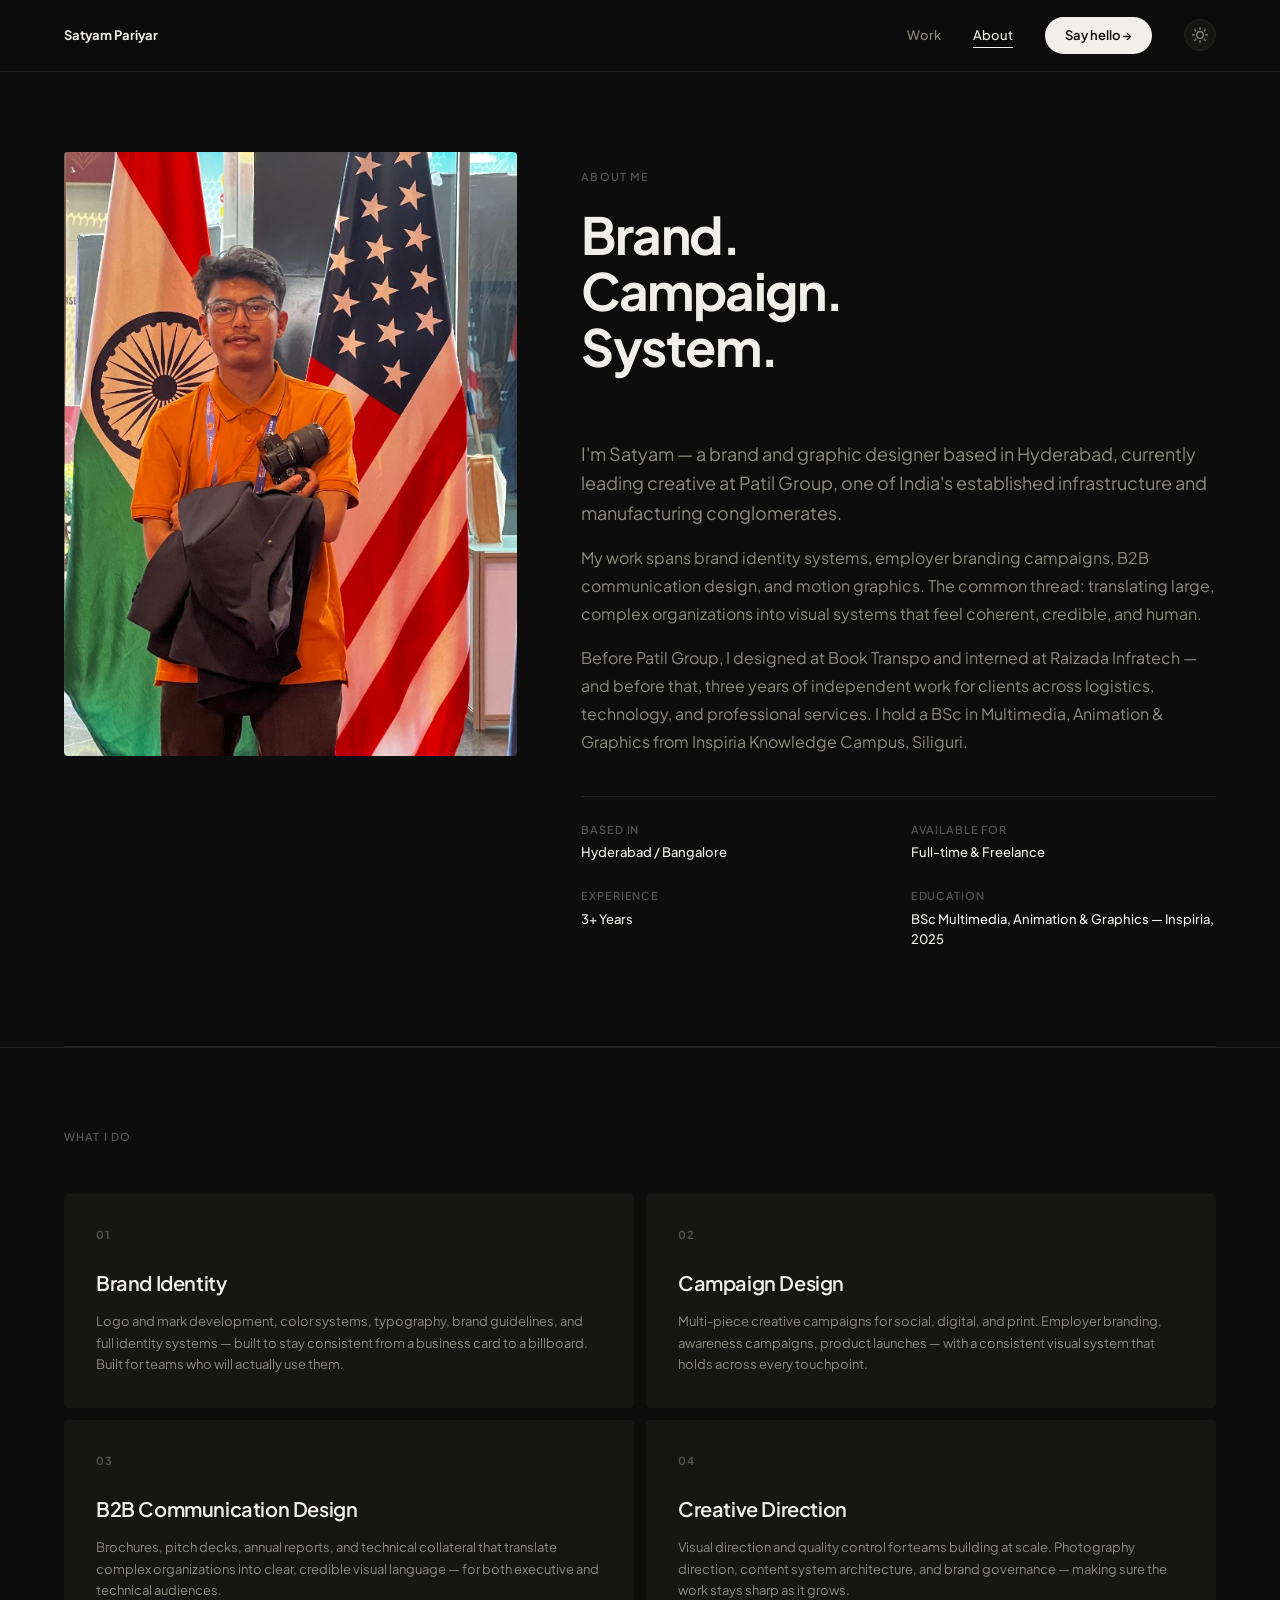
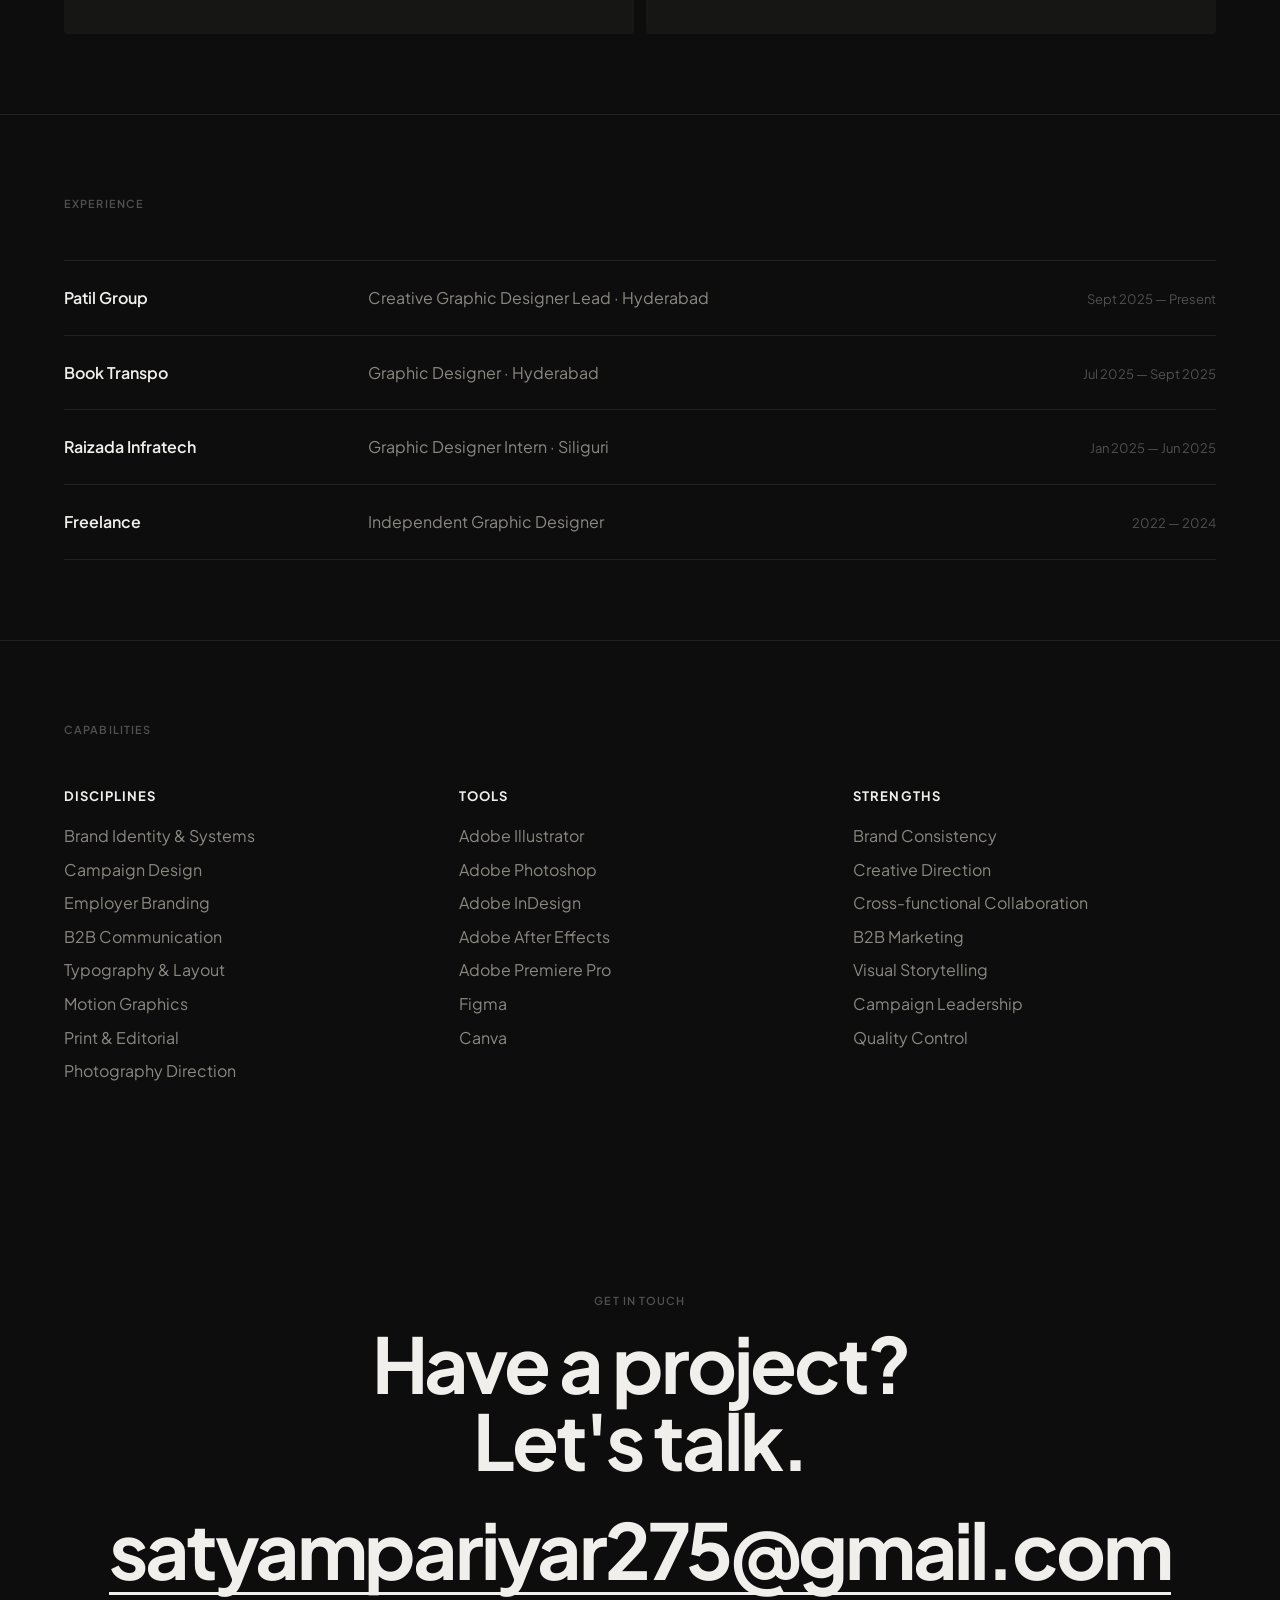
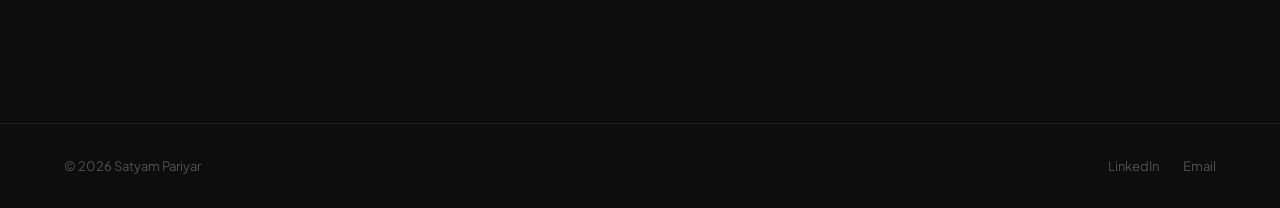
==== commit faa8877d: "Update profile picture in about section" ====
--- a/about.html
+++ b/about.html
@@ -154,11 +154,7 @@
       <!-- Portrait -->
       <div data-animate>
         <div class="about-portrait">
-          <div class="about-portrait__placeholder">
-            <span>SP</span>
-          </div>
-          <!-- When you have a photo, replace the placeholder div above with:
-               <img src="assets/img/portrait.jpg" alt="Satyam Pariyar" class="about-portrait__img"> -->
+          <img src="assets/img/profile.jpg" alt="Satyam Pariyar" class="about-portrait__img">
         </div>
       </div>
 
--- a/assets/css/main.css
+++ b/assets/css/main.css
@@ -80,7 +80,7 @@
 }
 
 html {
-  scroll-behavior: smooth;
+  scroll-behavior: ultra smooth;
   -webkit-text-size-adjust: 100%;
 }
 
@@ -359,9 +359,149 @@
   min-height: 100svh;
   display: flex;
   flex-direction: column;
+  justify-content: space-between;
+  gap: var(--sp-8);
+  padding-top: calc(var(--nav-h) + var(--sp-8));
+  padding-bottom: var(--sp-8);
+}
+
+/* Hero (bg variant) — left-aligned, large title, white meta */
+.hero--bg .hero__content {
+  align-items: flex-start;
+  text-align: left;
+}
+
+.hero--bg .hero__meta,
+.hero--bg .hero__meta .hero__location,
+.hero--bg .hero__meta .hero__status {
+  color: #FFFFFF;
+}
+
+.hero--bg .t-hero {
+  font-size: clamp(4.5rem, 12vw, 11rem);
+  line-height: 0.9;
+  letter-spacing: -0.045em;
+}
+
+.hero--bg .hero__bottom {
+  width: 100%;
+  display: flex;
+  justify-content: space-between;
+  align-items: flex-end;
+}
+
+/* ============================================================
+   TAGLINE SCROLL-FILL — muted text fills in as user scrolls
+   Uses an oversized linear-gradient that's slid up to reveal the
+   bright half of the gradient (the "clever sizing" trick).
+   ============================================================ */
+
+.tagline-fill {
+  font-size: clamp(1.25rem, 2.2vw, 1.75rem);
+  font-weight: 500;
+  line-height: 1.45;
+  letter-spacing: -0.005em;
+  max-width: 560px;
+}
+
+.tagline-fill em {
+  font-style: italic;
+  font-weight: 500;
+}
+
+/* Per-character span, painted by JS-split */
+.tagline-fill .split-char {
+  display: inline-block;
+  /* Two solid color stops with the boundary in the middle of a 100%×200% gradient. */
+  background-image: linear-gradient(
+    to top,
+    #FFFFFF 0%,
+    #FFFFFF 50%,
+    rgba(255, 255, 255, 0.22) 50%,
+    rgba(255, 255, 255, 0.22) 100%
+  );
+  background-size: 100% 200%;
+  background-position: 0% 0%;            /* start: showing the muted half */
+  -webkit-background-clip: text;
+  background-clip: text;
+  -webkit-text-fill-color: transparent;
+  color: rgba(255, 255, 255, 0.22);      /* fallback if bg-clip text unsupported */
+  white-space: pre;                      /* preserve spaces */
+  will-change: background-position;
+}
+
+/* Reduced motion: just show full white, no split effect needed */
+@media (prefers-reduced-motion: reduce) {
+  .tagline-fill .split-char {
+    color: #FFFFFF;
+    -webkit-text-fill-color: #FFFFFF;
+    background: none;
+  }
+}
+
+/* ============================================================
+   HERO STATIC BACKGROUND — single sunset mountains image
+   ============================================================ */
+
+.hero--bg {
+  position: relative;
+  overflow: hidden;
+  isolation: isolate;
+  padding-inline: 0;
+}
+
+.hero__bg {
+  position: absolute;
+  inset: 0;
+  z-index: 0;
+}
+
+.hero__bg img,
+.hero__bg .hero__video {
+  width: 100%;
+  height: 100%;
+  object-fit: cover;
+  display: block;
+}
+
+.hero__overlay {
+  position: absolute;
+  inset: 0;
+  z-index: 1;
+  background:
+    linear-gradient(180deg, rgba(13,13,13,0.45) 0%, rgba(13,13,13,0.10) 30%, rgba(13,13,13,0.55) 100%),
+    radial-gradient(ellipse at 70% 90%, rgba(13,13,13,0.40) 0%, transparent 60%);
+  pointer-events: none;
+}
+
+[data-theme="light"] .hero--bg .hero__overlay,
+:root:not([data-theme="dark"]) .hero--bg .hero__overlay {
+  background:
+    linear-gradient(180deg, rgba(245,244,240,0.20) 0%, rgba(245,244,240,0.05) 30%, rgba(245,244,240,0.55) 100%);
+}
+
+.hero__content {
+  position: relative;
+  z-index: 2;
+  display: flex;
+  flex-direction: column;
   justify-content: flex-end;
-  padding-top: var(--nav-h);
-  padding-bottom: var(--sp-20);
+  flex: 1;
+  width: 100%;
+}
+
+.hero--bg .t-hero,
+.hero--bg .hero__tagline,
+.hero--bg .hero__location,
+.hero--bg .hero__status {
+  text-shadow: 0 2px 30px rgba(0,0,0,0.45);
+}
+
+[data-theme="light"] .hero--bg .t-hero,
+[data-theme="light"] .hero--bg .hero__tagline,
+:root:not([data-theme="dark"]) .hero--bg .t-hero,
+:root:not([data-theme="dark"]) .hero--bg .hero__tagline {
+  text-shadow: 0 2px 24px rgba(255,255,255,0.50);
 }
 
 .hero__meta {
@@ -468,6 +608,12 @@
   padding-block: var(--sp-4);
 }
 
+/* Tighter variant — sits closer to the section above (used between hero and project section) */
+.marquee--tight {
+  margin-top: 0;
+  padding-block: var(--sp-3);
+}
+
 .marquee__track {
   display: flex;
   width: max-content;
@@ -551,13 +697,377 @@
 /* Featured grid */
 .featured-grid {
   display: grid;
+  grid-template-columns: repeat(3, 1fr);
+  gap: var(--sp-3);
+}
+
+/* ============================================================
+   STICKY FEATURE — sticky media + scrolling info blocks
+   ============================================================ */
+
+.sticky-feature {
+  padding-block: var(--sp-20);
+}
+
+.sticky-feature__head {
+  display: flex;
+  align-items: center;
+  justify-content: space-between;
+  margin-bottom: var(--sp-12);
+}
+
+.sticky-feature__grid {
+  display: grid;
   grid-template-columns: 1fr 1fr;
-  grid-template-rows: auto auto;
+  gap: clamp(var(--sp-6), 5vw, var(--sp-16));
+  align-items: start;
+}
+
+/* ---------- LEFT: Sticky media frame ---------- */
+
+.sticky-feature__media {
+  position: -webkit-sticky;
+  position: sticky;
+  top: calc(var(--nav-h) + var(--sp-6));
+  align-self: start;
+}
+
+.sticky-feature__media-frame {
+  position: relative;
+  width: 100%;
+  aspect-ratio: 4 / 5;
+  max-height: calc(100vh - var(--nav-h) - var(--sp-12));
+  border-radius: 28px;
+  overflow: hidden;
+  background: var(--bg-card);
+  box-shadow:
+    0 1px 0 rgba(255, 255, 255, 0.08) inset,
+    0 30px 60px rgba(0, 0, 0, 0.30);
+}
+
+.sticky-feature__media-item {
+  position: absolute;
+  inset: 0;
+  opacity: 0;
+  transform: scale(1.04);
+  transition: opacity 600ms cubic-bezier(0.22, 1, 0.36, 1),
+              transform 800ms cubic-bezier(0.22, 1, 0.36, 1);
+  will-change: opacity, transform;
+}
+
+.sticky-feature__media-item.is-active {
+  opacity: 1;
+  transform: scale(1);
+}
+
+.sticky-feature__img {
+  width: 100%;
+  height: 100%;
+  object-fit: cover;
+  display: block;
+}
+
+/* Contained variant — for logo thumbnails that shouldn't be cropped */
+.sticky-feature__img--contain {
+  object-fit: contain;
+  background: #05061a;
+  padding: 8%;
+}
+
+.sticky-feature__media-item .img-scroll-strip {
+  height: 100%;
+}
+
+.sticky-feature__media-item .img-scroll-strip img {
+  height: 100%;
+  width: auto;
+  aspect-ratio: 4 / 5;
+  object-fit: cover;
+  flex-shrink: 0;
+  display: block;
+}
+
+.sticky-feature__media-fill {
+  width: 100%;
+  height: 100%;
+}
+
+.sticky-feature__media-fill--healthday {
+  background: linear-gradient(145deg, #051a3d 0%, #0a3374 45%, #0c6e6e 80%, #063535 100%);
+  position: relative;
+}
+
+.sticky-feature__media-fill--healthday::after {
+  content: '';
+  position: absolute;
+  inset: 0;
+  background:
+    radial-gradient(ellipse at 60% 25%, rgba(20, 100, 200, 0.30) 0%, transparent 55%),
+    radial-gradient(ellipse at 30% 80%, rgba(12, 110, 110, 0.25) 0%, transparent 60%);
+}
+
+/* ---------- RIGHT: Scrolling info blocks ---------- */
+
+.sticky-feature__content {
+  display: flex;
+  flex-direction: column;
+  gap: var(--sp-32);
+  padding-block: var(--sp-20);
+}
+
+.sticky-feature__item {
+  min-height: 60vh;
+  display: flex;
+  flex-direction: column;
+  justify-content: center;
   gap: var(--sp-3);
-}
-
-.featured-grid .project-card:first-child {
-  grid-column: 1 / -1;
+  opacity: 0.45;
+  transition: opacity 600ms cubic-bezier(0.22, 1, 0.36, 1);
+}
+
+.sticky-feature__item.is-active {
+  opacity: 1;
+}
+
+.sticky-feature__num {
+  font-size: var(--text-xs);
+  font-weight: 700;
+  letter-spacing: 0.12em;
+  color: var(--text-tertiary);
+}
+
+.sticky-feature__pill {
+  font-size: var(--text-xs);
+  font-weight: 600;
+  letter-spacing: 0.06em;
+  text-transform: uppercase;
+  color: var(--text-secondary);
+  align-self: flex-start;
+  padding: 6px 12px;
+  border-radius: 100px;
+  background: var(--bg-card);
+  border: 1px solid var(--border);
+}
+
+.sticky-feature__title {
+  font-size: var(--text-3xl);
+  font-weight: 700;
+  letter-spacing: -0.03em;
+  line-height: 1.05;
+  color: var(--text-primary);
+  margin-block: var(--sp-2);
+}
+
+.sticky-feature__desc {
+  font-size: var(--text-lg);
+  line-height: 1.55;
+  color: var(--text-secondary);
+  max-width: 520px;
+}
+
+.sticky-feature__meta {
+  list-style: none;
+  padding: 0;
+  margin: var(--sp-3) 0 var(--sp-5);
+  display: flex;
+  flex-direction: column;
+  gap: var(--sp-1);
+  font-size: var(--text-sm);
+  color: var(--text-tertiary);
+}
+
+.sticky-feature__meta b {
+  font-weight: 600;
+  color: var(--text-secondary);
+  margin-right: 4px;
+}
+
+.sticky-feature__cta {
+  font-size: var(--text-sm);
+  font-weight: 600;
+  letter-spacing: 0.02em;
+  color: var(--text-primary);
+  align-self: flex-start;
+  padding: 12px 22px;
+  border-radius: 100px;
+  background: var(--text-primary);
+  color: var(--bg);
+  transition: opacity var(--dur-fast), transform var(--dur-fast);
+}
+
+.sticky-feature__cta:hover {
+  opacity: 0.85;
+  transform: translateY(-1px);
+}
+
+@media (max-width: 900px) {
+  .sticky-feature__grid {
+    grid-template-columns: 1fr;
+    gap: var(--sp-6);
+  }
+  .sticky-feature__media {
+    position: relative;
+    top: 0;
+    margin-bottom: var(--sp-6);
+  }
+  .sticky-feature__media-frame {
+    aspect-ratio: 4 / 3;
+    max-height: 60vh;
+  }
+  .sticky-feature__content {
+    gap: var(--sp-12);
+    padding-block: 0;
+  }
+  .sticky-feature__item {
+    min-height: auto;
+    opacity: 1;
+  }
+  .sticky-feature__head {
+    flex-direction: column;
+    align-items: flex-start;
+    gap: var(--sp-3);
+  }
+}
+
+/* ============================================================
+   GLASS CARD (used by gallery cards)
+   ============================================================ */
+
+.glass-card {
+  display: block;
+  background: rgba(20, 20, 22, 0.55);
+  backdrop-filter: blur(28px) saturate(1.5);
+  -webkit-backdrop-filter: blur(28px) saturate(1.5);
+  border: 1px solid rgba(255, 255, 255, 0.10);
+  border-radius: 28px;
+  overflow: hidden;
+  box-shadow:
+    0 1px 0 rgba(255, 255, 255, 0.08) inset,
+    0 30px 60px rgba(0, 0, 0, 0.35);
+  text-decoration: none;
+  color: inherit;
+}
+
+[data-theme="light"] .glass-card,
+:root:not([data-theme="dark"]) .glass-card {
+  background: rgba(255, 255, 255, 0.65);
+  border-color: rgba(0, 0, 0, 0.06);
+  box-shadow:
+    0 1px 0 rgba(255, 255, 255, 0.7) inset,
+    0 24px 48px rgba(0, 0, 0, 0.12);
+}
+
+.glass-card__media {
+  aspect-ratio: 4 / 3;
+  overflow: hidden;
+  background: var(--bg-card);
+  position: relative;
+}
+
+.glass-card__img {
+  width: 100%;
+  height: 100%;
+  object-fit: cover;
+  display: block;
+}
+
+.glass-card__media--healthday {
+  background: linear-gradient(145deg, #051a3d 0%, #0a3374 45%, #0c6e6e 80%, #063535 100%);
+  position: relative;
+}
+
+.glass-card__media--healthday::after {
+  content: '';
+  position: absolute;
+  inset: 0;
+  background: radial-gradient(ellipse at 60% 25%, rgba(20, 100, 200, 0.30) 0%, transparent 55%);
+}
+
+.glass-card__media .img-scroll-strip {
+  height: 100%;
+}
+
+.glass-card__media .img-scroll-strip img {
+  height: 100%;
+  width: auto;
+  aspect-ratio: 4 / 3;
+  object-fit: cover;
+  flex-shrink: 0;
+  display: block;
+}
+
+.glass-card__body {
+  padding: var(--sp-6) var(--sp-8) var(--sp-8);
+  display: flex;
+  flex-direction: column;
+  gap: var(--sp-3);
+}
+
+.glass-card__title-row {
+  display: flex;
+  align-items: baseline;
+  justify-content: space-between;
+  gap: var(--sp-4);
+}
+
+.glass-card__title {
+  font-size: var(--text-xl);
+  font-weight: 600;
+  letter-spacing: -0.02em;
+  color: var(--text-primary);
+}
+
+.glass-card__date {
+  font-size: var(--text-sm);
+  color: var(--text-tertiary);
+  white-space: nowrap;
+}
+
+.glass-card__quote {
+  font-size: var(--text-base);
+  line-height: 1.55;
+  color: var(--text-primary);
+  margin-block: var(--sp-1) var(--sp-2);
+}
+
+.glass-card__meta {
+  display: flex;
+  flex-direction: column;
+  gap: 2px;
+  font-size: var(--text-xs);
+  color: var(--text-tertiary);
+  letter-spacing: 0.02em;
+}
+
+.glass-card__meta b {
+  font-weight: 600;
+  color: var(--text-secondary);
+}
+
+.glass-card__expand {
+  align-self: flex-start;
+  margin-top: var(--sp-3);
+  font-size: var(--text-xs);
+  font-weight: 600;
+  letter-spacing: 0.06em;
+  text-transform: uppercase;
+  color: var(--text-secondary);
+  padding: var(--sp-2) var(--sp-4);
+  border-radius: 100px;
+  background: rgba(255, 255, 255, 0.06);
+  border: 1px solid rgba(255, 255, 255, 0.10);
+  transition: background var(--dur-fast), color var(--dur-fast);
+}
+
+.glass-card:hover .glass-card__expand {
+  background: rgba(255, 255, 255, 0.14);
+  color: var(--text-primary);
+}
+
+@media (max-width: 768px) {
+  .glass-card__body { padding: var(--sp-5) var(--sp-6) var(--sp-6); }
+  .glass-card { border-radius: 22px; }
+  .featured-stack__head { flex-direction: column; align-items: flex-start; gap: var(--sp-3); }
 }
 
 /* ============================================================
@@ -615,9 +1125,15 @@
 .card__img--helio       { background: linear-gradient(135deg, #221508 0%, #7a4a10 55%, #3d2508 100%); }
 
 /* Real project gradients */
-.card__img--arujiva     { background: linear-gradient(145deg, #062428 0%, #0a4a52 45%, #0d6570 75%, #0a3d42 100%); }
-.card__img--meettheteam { background: linear-gradient(145deg, #1a0505 0%, #3d0e0e 40%, #5c1a1a 70%, #2a0808 100%); }
-.card__img--healthday   { background: linear-gradient(145deg, #051a3d 0%, #0a3374 45%, #0c6e6e 80%, #063535 100%); }
+.card__img--arujiva     { background-image: url('../img/arujiva-12.png'); background-size: contain; background-position: center; background-repeat: no-repeat; background-color: #ffffff; }
+.card__img--skyverrra   {
+  background-image: url('../img/skyverrra-logo.jpg');
+  background-size: cover;
+  background-position: center;
+}
+.card__img--himalayan   { background: linear-gradient(145deg, #071a08 0%, #0e3a10 45%, #1a5c1e 70%, #0a2e0b 100%); }
+.card__img--meettheteam { background: #0d0305; overflow: hidden; }
+.card__img--healthday   { background-image: url('../img/whd-01.png'); background-size: cover; background-position: center; background-color: #051a3d; }
 .card__img--precast     { background: linear-gradient(145deg, #111210 0%, #252723 45%, #1e201c 70%, #0e0f0d 100%); }
 .card__img--digital     { background: linear-gradient(145deg, #1f1200 0%, #4a2d00 40%, #6b4200 70%, #2e1900 100%); }
 
@@ -639,6 +1155,8 @@
 .card__img--cascade::before,
 .card__img--helio::before,
 .card__img--arujiva::before,
+.card__img--skyverrra::before,
+.card__img--himalayan::before,
 .card__img--meettheteam::before,
 .card__img--healthday::before,
 .card__img--precast::before,
@@ -657,10 +1175,70 @@
 .card__img--cascade::before     { background: radial-gradient(ellipse at 75% 30%, rgba(60, 120, 220, 0.16) 0%, transparent 60%); }
 .card__img--helio::before       { background: radial-gradient(ellipse at 50% 40%, rgba(220, 150, 40, 0.18) 0%, transparent 60%); }
 .card__img--arujiva::before     { background: radial-gradient(ellipse at 65% 30%, rgba(20, 174, 199, 0.22) 0%, transparent 60%); }
+.card__img--skyverrra::before   { background: radial-gradient(ellipse at 60% 30%, rgba(80, 120, 255, 0.25) 0%, transparent 60%); }
+.card__img--himalayan::before   { background: radial-gradient(ellipse at 40% 55%, rgba(60, 180, 80, 0.20) 0%, transparent 60%); }
 .card__img--meettheteam::before { background: radial-gradient(ellipse at 35% 65%, rgba(180, 40, 40, 0.18) 0%, transparent 55%); }
 .card__img--healthday::before   { background: radial-gradient(ellipse at 60% 25%, rgba(20, 100, 200, 0.20) 0%, transparent 55%); }
 .card__img--precast::before     { background: radial-gradient(ellipse at 70% 40%, rgba(140, 150, 130, 0.12) 0%, transparent 60%); }
 .card__img--digital::before     { background: radial-gradient(ellipse at 40% 55%, rgba(200, 140, 20, 0.18) 0%, transparent 60%); }
+
+/* ============================================================
+   IMAGE SCROLL STRIP — Meet The Team thumbnails & case study
+   ============================================================ */
+
+/* Static — only the first image shows, no auto-scroll. */
+.img-scroll-strip {
+  display: block;
+  height: 100%;
+  width: 100%;
+  position: relative;
+}
+
+.img-scroll-strip img {
+  display: none;
+}
+
+.img-scroll-strip img:first-child {
+  display: block;
+  width: 100%;
+  height: 100%;
+  object-fit: cover;
+}
+
+/* Case study static gallery — show all images in a clean grid */
+.cs-scroll-gallery {
+  border-radius: 4px;
+  width: 100%;
+  background: var(--bg-card);
+}
+
+.cs-scroll-gallery .img-scroll-strip {
+  display: grid;
+  grid-template-columns: repeat(2, 1fr);
+  gap: 8px;
+  height: auto;
+  width: 100%;
+}
+
+.cs-scroll-gallery .img-scroll-strip img {
+  display: block;
+  width: 100%;
+  height: auto;
+  aspect-ratio: 1 / 1;
+  object-fit: cover;
+  border-radius: 4px;
+}
+
+/* Hide the duplicate set in the case study gallery (markup has 20 imgs for the old loop) */
+.cs-scroll-gallery .img-scroll-strip img:nth-child(n+11) {
+  display: none;
+}
+
+@media (max-width: 640px) {
+  .cs-scroll-gallery .img-scroll-strip {
+    grid-template-columns: 1fr;
+  }
+}
 
 .card__overlay {
   position: absolute;
@@ -1258,6 +1836,17 @@
     transform var(--dur-enter) var(--ease-out);
 }
 
+/* Fallback — if JS hasn't run after 2s, reveal everything anyway. */
+@keyframes revealFallback {
+  to { opacity: 1; transform: translateY(0); }
+}
+[data-animate] {
+  animation: revealFallback 0.8s var(--ease-out) 2s forwards;
+}
+[data-animate].is-visible {
+  animation: none;
+}
+
 [data-animate].is-visible {
   opacity: 1;
   transform: translateY(0);
@@ -1347,10 +1936,6 @@
     grid-template-columns: 1fr;
   }
 
-  .featured-grid .project-card:first-child {
-    grid-column: 1;
-  }
-
   .project-grid {
     grid-template-columns: 1fr;
   }
